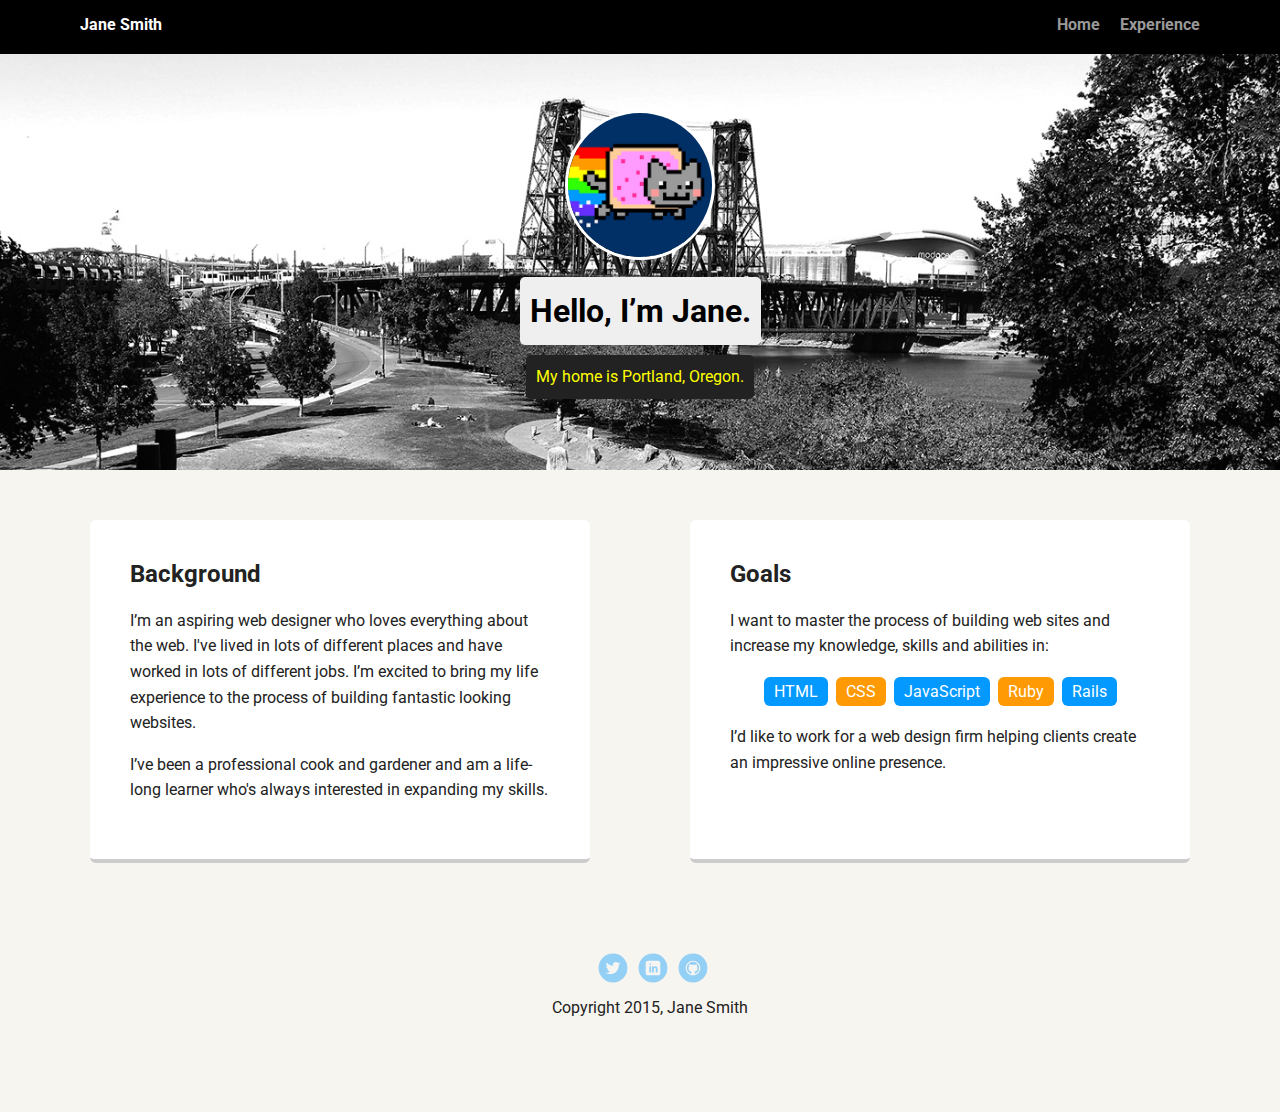
==== index.html @ 0048f042 "Project 1 files added" ====
<!doctype html>
<html lang="en">
<head>
  <meta charset="utf-8">
  <title>Jane Smith's Profile</title>
  <meta name="viewport" content="width=device-width, initial-scale=1.0">
  <link rel="stylesheet" href="styles.css">
  <link href="https://fonts.googleapis.com/css?family=Muli%7CRoboto:400,300,500,700,900" rel="stylesheet"></head>
  <body>

    <div class="main-nav">
        <ul class="nav">
          <li class="name">Jane Smith</li>
          <li><a href="#">Home</a></li>
          <li><a href="#">Experience</a></li>
        </ul>
    </div>

    <header>
      <img src="images/me.png" alt="Drawing of Jane Smith" class="profile-image">
      <h1 class="tag name">Hello, I’m Jane.</h1>
      <p class="tag location">My home is Portland, Oregon.</p>
    </header>

    <main class="flex">
      <div class="card">
        <h2>Background</h2>
        <p>I’m an aspiring web designer who loves everything about the web. I've lived in lots of different places and have worked in lots of different jobs. I’m excited to bring my life experience to the process of building fantastic looking websites.</p>
        <p>I’ve been a professional cook and gardener and am a life-long learner who's always interested in expanding my skills.</p>
      </div> 

      <div class="card">
        <h2>Goals</h2>
        <p>I want to master the process of building web sites and increase my knowledge, skills and abilities in:</p>
        <ul class="skills">
          <li>HTML</li>
          <li>CSS</li>
          <li>JavaScript</li>
          <li>Ruby</li>
          <li>Rails</li>
        </ul>
        <p>I’d like to work for a web design firm helping clients create an impressive online presence.</p>
      </div> 

    </main>
    <footer>
      <ul>
        <li><a href="#" class="social twitter">Twitter</a></li>
        <li><a href="#" class="social linkedin">LinkedIn</a></li>
        <li><a href="#" class="social github">Github</a></li>
      </ul>
      <p class="copyright">Copyright 2015, Jane Smith</p>
    </footer>
  </body>
  </html>
---- styles.css ----
/* Global Layout Set-up */
* { 
  box-sizing: border-box;
}
  
body {
  margin: 0;
  padding: 0;
  text-align: center;
  font-family: 'Roboto', sans-serif;
  color: #222;
  background: #f7f5f0;
}
/* Link Styles */

a {
  text-decoration: none;
  color: #999;
}
a:hover {
  color: #6633ff;
}

/* Section Styles */

.main-nav {
  width: 100%;
  background: black;
  min-height: 30px;
  padding: 10px;
  position: fixed;
  text-align: center;
}
.nav {
  display: flex;
  justify-content: space-around;
  font-weight: 700;
  list-style-type: none;
  margin: 0 auto;
  padding: 0;
}

.nav .name {
    display: block;
    margin-right: auto;
    color: white;
}
.nav li {
  padding: 5px 10px 10px 10px;
}
.nav a {
  transition: all .5s;
}
.nav a:hover {
  color: white
}

header {
  text-align: center;
  background: url('images/portland.jpg') no-repeat top center ;
  background-size: cover;
  overflow: hidden;
  padding-top: 60px;
}
header {
  line-height: 1.5;
}
header .profile-image {
  margin-top: 50px;
  width: 150px;
  height: 150px;
  border-radius: 50%;
  border: 3px solid white;
  transition: all .5s;
}
header .profile-image:hover {
  transform: scale(1.2) rotate(5deg);
}
.tag {
  background-color: #efefef;
  color: black;
  padding: 10px;
  border-radius: 5px;
  display: table;
  margin: 10px auto;
} 
.location {
  background-color: #222;
  color: yellow;
}
.card {
  margin: 30px;
  padding: 20px 40px 40px;
  max-width: 500px;
  text-align: left;
  background: #fff;
  border-bottom: 4px solid #ccc;
  border-radius: 6px;
  transition: all .5s;
}
.card:hover {
  border-color: #ff99ff;
}

ul.skills {
  padding: 0;
  text-align: center;
}

.skills li {
  border-radius: 6px;
  display: inline-block;
  background: #ff9904;
  color: white;
  padding: 5px 10px;
  margin: 2px;
}

.skills li:nth-child(odd) {
  background: #0399ff;
}

footer {
  width: 100%;
  min-height: 30px;
  padding: 20px 0 40px 20px;
}

footer .copyright {
  top: -8px;
  font-size: .75em;
}

footer ul {
  list-style-type: none;
  margin: 0;
  padding: 0;
}

footer ul li {
  display: inline-block;
}

a.social {
  display: inline-block;
  text-indent: -9999px;
  margin-left: 5px;
  width: 30px;
  height: 30px;
  background-size: 30px 30px;
  opacity: .4;
  transition: all .5s;
}
a.twitter {
  background-image: url(images/twitter.svg);
}
a.linkedin {
  background-image: url(images/linkedin.svg);
}
a.github {
  background-image: url(images/github.svg);
}
a.social:hover {
  opacity: 1;
}
.clearfix {
  clear: both;
}

/* Styles for larger screens */
@media screen and (min-width: 720px) {
  
  .flex {
      display: -ms-flexbox;      /* TWEENER - IE 10 */
      display: flex; 
      max-width: 1200px;
      -ms-flex-pack: distribute;
      justify-content: space-around;
      margin: 0 auto;
  }

  header {
    min-height: 470px;
  }

  .nav {
    max-width: 1200px;
    padding: 0 30px;
  }


  main {
    padding-top: 20px;
  }

  main p {
    line-height: 1.6em;
  }

  footer {
    font-size: 1.3em;
    max-width: 1200px;
    margin: 40px auto;
  }

}
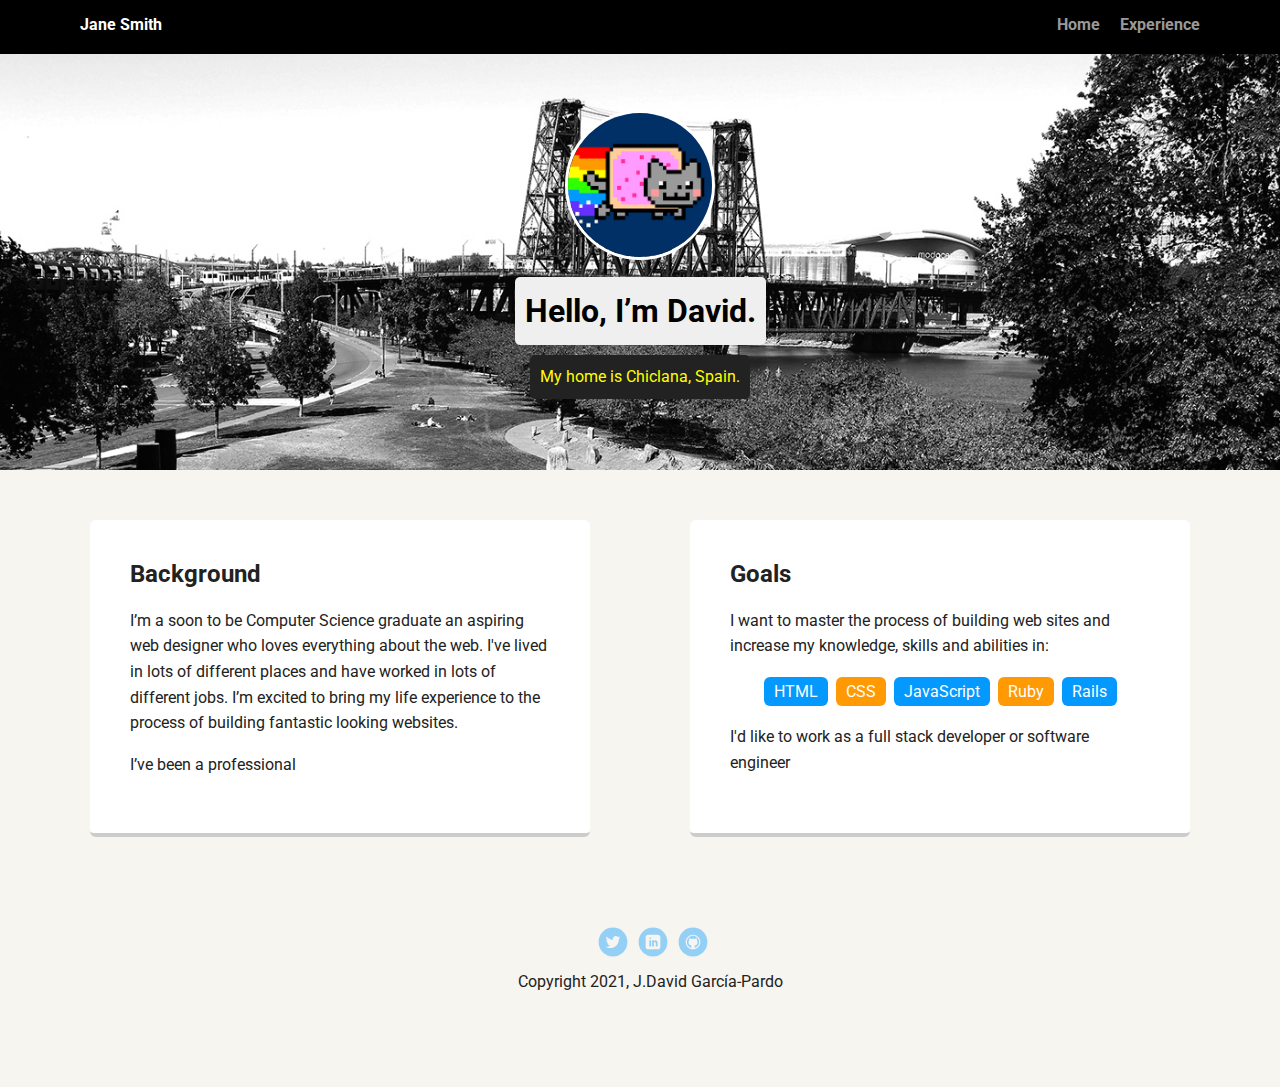
==== commit e049ca6d: "First changes" ====
--- a/index.html
+++ b/index.html
@@ -18,16 +18,18 @@
 
     <header>
       <img src="images/me.png" alt="Drawing of Jane Smith" class="profile-image">
-      <h1 class="tag name">Hello, I’m Jane.</h1>
-      <p class="tag location">My home is Portland, Oregon.</p>
+      <h1 class="tag name">Hello, I’m David.</h1>
+      <p class="tag location">My home is Chiclana, Spain.</p>
     </header>
 
     <main class="flex">
       <div class="card">
         <h2>Background</h2>
-        <p>I’m an aspiring web designer who loves everything about the web. I've lived in lots of different places and have worked in lots of different jobs. I’m excited to bring my life experience to the process of building fantastic looking websites.</p>
-        <p>I’ve been a professional cook and gardener and am a life-long learner who's always interested in expanding my skills.</p>
-      </div> 
+        <p>I’m a soon to be Computer Science graduate an aspiring web designer who loves everything about the web.
+           I've lived in lots of different places and have worked in lots of different jobs.
+           I’m excited to bring my life experience to the process of building fantastic looking websites.</p>
+        <p>I’ve been a professional</p>
+      </div>
 
       <div class="card">
         <h2>Goals</h2>
@@ -39,8 +41,8 @@
           <li>Ruby</li>
           <li>Rails</li>
         </ul>
-        <p>I’d like to work for a web design firm helping clients create an impressive online presence.</p>
-      </div> 
+        <p>I'd like to work as a full stack developer or software engineer</p>
+      </div>
 
     </main>
     <footer>
@@ -49,7 +51,7 @@
         <li><a href="#" class="social linkedin">LinkedIn</a></li>
         <li><a href="#" class="social github">Github</a></li>
       </ul>
-      <p class="copyright">Copyright 2015, Jane Smith</p>
+      <p class="copyright">Copyright 2021, J.David García-Pardo</p>
     </footer>
   </body>
   </html>
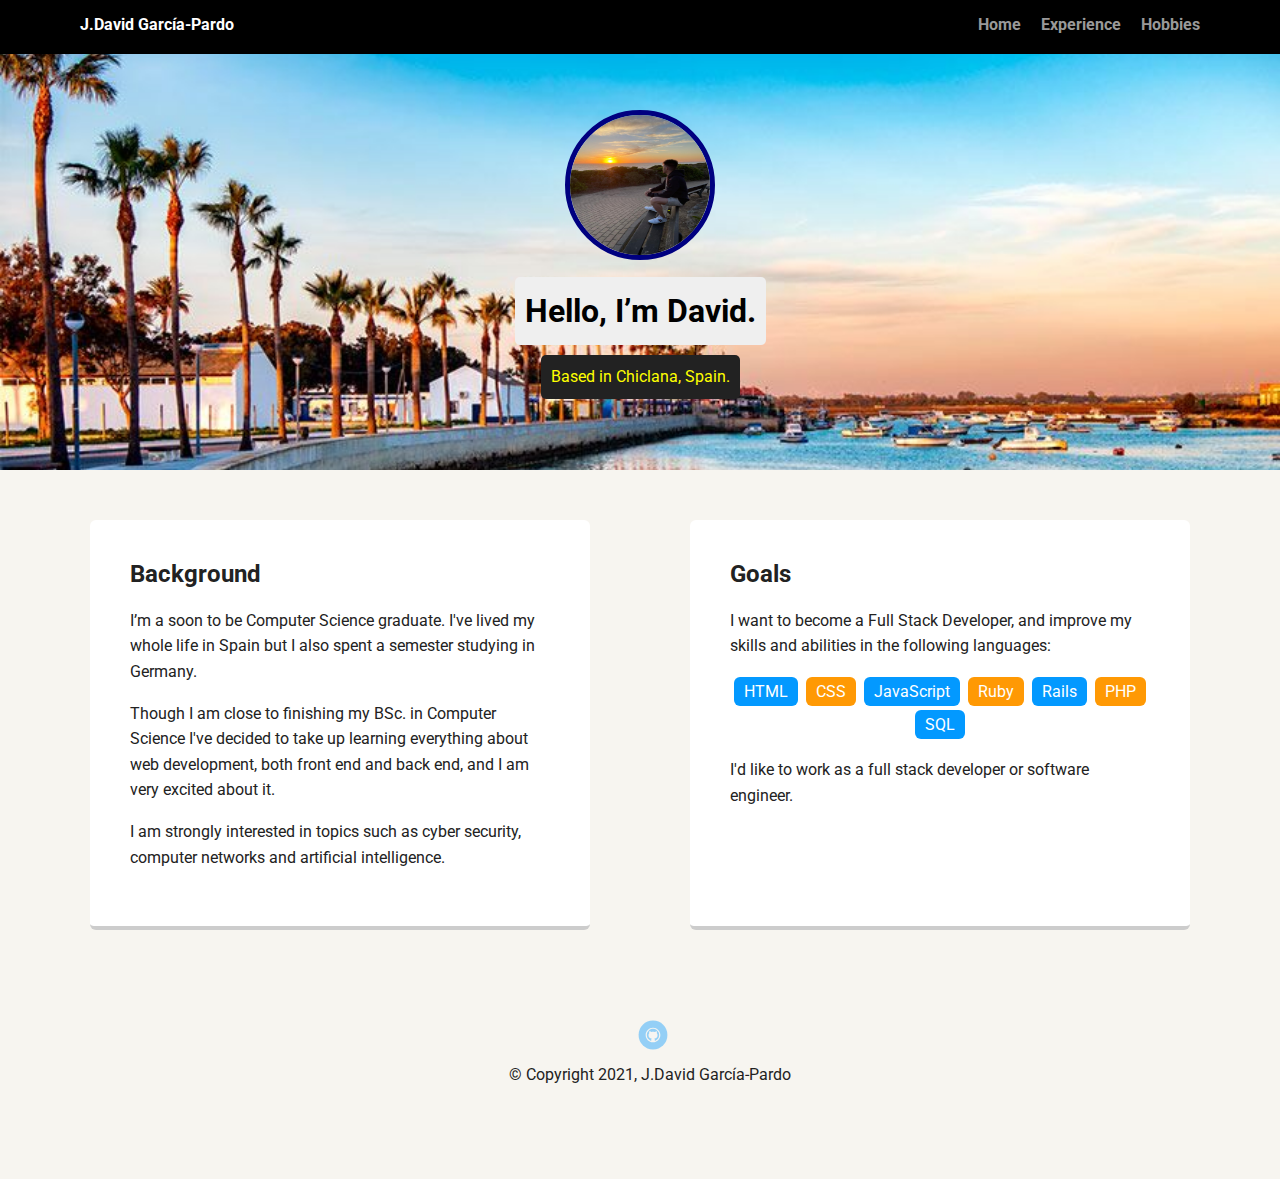
==== commit 46888ede: "Project finished" ====
--- a/index.html
+++ b/index.html
@@ -2,56 +2,59 @@
 <html lang="en">
 <head>
   <meta charset="utf-8">
-  <title>Jane Smith's Profile</title>
+  <title>J.David García-Pardo's Profile</title>
   <meta name="viewport" content="width=device-width, initial-scale=1.0">
   <link rel="stylesheet" href="styles.css">
   <link href="https://fonts.googleapis.com/css?family=Muli%7CRoboto:400,300,500,700,900" rel="stylesheet"></head>
+
   <body>
 
-    <div class="main-nav">
+    <nav class="main-nav">
         <ul class="nav">
-          <li class="name">Jane Smith</li>
-          <li><a href="#">Home</a></li>
-          <li><a href="#">Experience</a></li>
+          <li class="name">J.David García-Pardo</li>
+          <li><a href="index.html">Home</a></li>
+          <li><a href="experience.html">Experience</a></li>
+          <li><a href="hobbies.html">Hobbies</a></li>
         </ul>
-    </div>
+    </nav>
 
     <header>
-      <img src="images/me.png" alt="Drawing of Jane Smith" class="profile-image">
+      <img src="images/profile-image.jpeg" alt="Picture of David" class="profile-image">
       <h1 class="tag name">Hello, I’m David.</h1>
-      <p class="tag location">My home is Chiclana, Spain.</p>
+      <p class="tag location">Based in Chiclana, Spain.</p>
     </header>
 
     <main class="flex">
-      <div class="card">
+      <section class="card">
         <h2>Background</h2>
-        <p>I’m a soon to be Computer Science graduate an aspiring web designer who loves everything about the web.
-           I've lived in lots of different places and have worked in lots of different jobs.
-           I’m excited to bring my life experience to the process of building fantastic looking websites.</p>
-        <p>I’ve been a professional</p>
-      </div>
+        <p>I’m a soon to be Computer Science graduate.
+           I've lived my whole life in Spain but I also spent a semester studying in Germany.</p>
+           <p>Though I am close to finishing my BSc. in Computer Science I've decided to take up learning
+           everything about web development, both front end and back end, and I am very excited about it.</p>
+           <p> I am strongly interested in topics such as cyber security, computer networks and artificial intelligence.</p>
+      </section>
 
-      <div class="card">
+      <section class="card">
         <h2>Goals</h2>
-        <p>I want to master the process of building web sites and increase my knowledge, skills and abilities in:</p>
+        <p>I want to become a Full Stack Developer, and improve my skills and abilities in the following languages:</p>
         <ul class="skills">
           <li>HTML</li>
           <li>CSS</li>
           <li>JavaScript</li>
           <li>Ruby</li>
           <li>Rails</li>
+          <li>PHP</li>
+          <li>SQL</li>
         </ul>
-        <p>I'd like to work as a full stack developer or software engineer</p>
-      </div>
+        <p>I'd like to work as a full stack developer or software engineer.</p>
+      </section>
 
     </main>
     <footer>
       <ul>
-        <li><a href="#" class="social twitter">Twitter</a></li>
-        <li><a href="#" class="social linkedin">LinkedIn</a></li>
-        <li><a href="#" class="social github">Github</a></li>
+        <li><a href="https://github.com/JDavid-GP" target="_blank" class="social github">Github</a></li>
       </ul>
-      <p class="copyright">Copyright 2021, J.David García-Pardo</p>
+      <p class="copyright">&copy; Copyright 2021, J.David García-Pardo</p>
     </footer>
   </body>
   </html>
--- a/styles.css
+++ b/styles.css
@@ -1,8 +1,8 @@
 /* Global Layout Set-up */
-* { 
+* {
   box-sizing: border-box;
 }
-  
+
 body {
   margin: 0;
   padding: 0;
@@ -57,7 +57,7 @@
 
 header {
   text-align: center;
-  background: url('images/portland.jpg') no-repeat top center ;
+  background: url('images/background-image.jpg') no-repeat top center ;
   background-size: cover;
   overflow: hidden;
   padding-top: 60px;
@@ -69,8 +69,8 @@
   margin-top: 50px;
   width: 150px;
   height: 150px;
-  border-radius: 50%;
-  border: 3px solid white;
+  border-radius: 70%;
+  border: 5px solid navy;
   transition: all .5s;
 }
 header .profile-image:hover {
@@ -83,7 +83,7 @@
   border-radius: 5px;
   display: table;
   margin: 10px auto;
-} 
+}
 .location {
   background-color: #222;
   color: yellow;
@@ -169,10 +169,10 @@
 
 /* Styles for larger screens */
 @media screen and (min-width: 720px) {
-  
+
   .flex {
       display: -ms-flexbox;      /* TWEENER - IE 10 */
-      display: flex; 
+      display: flex;
       max-width: 1200px;
       -ms-flex-pack: distribute;
       justify-content: space-around;
@@ -204,4 +204,3 @@
   }
 
 }
-
